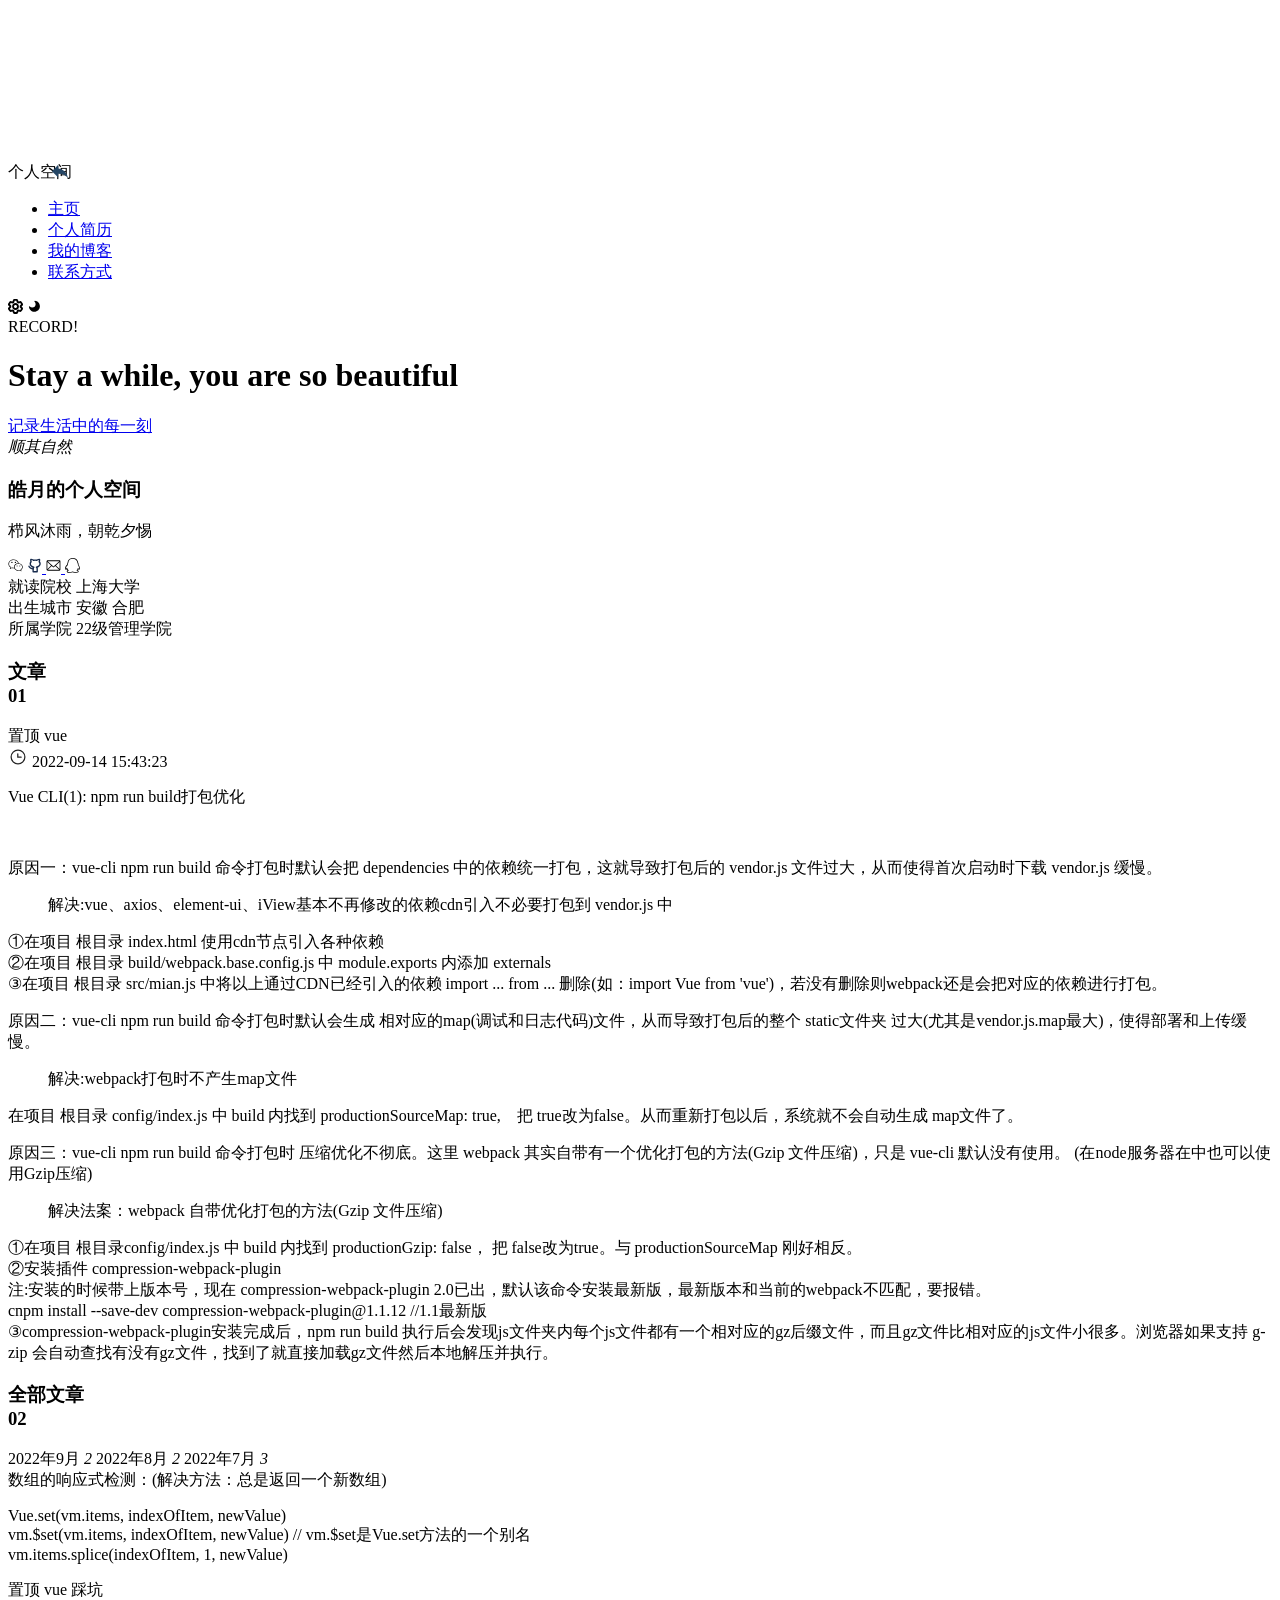
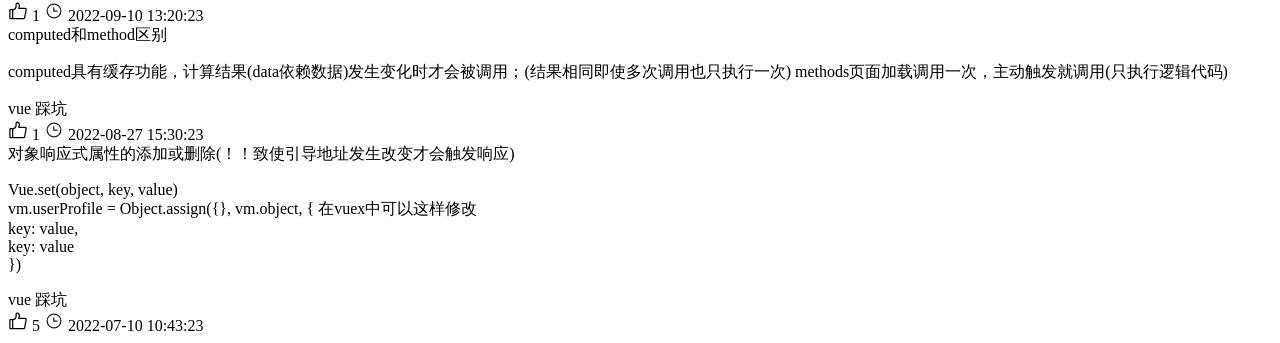
==== blog.html @ 7dec54e3 "Add files via upload" ====
<!DOCTYPE html>
<html lang="en">

<head>
  <meta charset="UTF-8">
  <meta http-equiv="X-UA-Compatible" content="IE=edge">
  <meta name="viewport" content="width=device-width, initial-scale=1.0">
  <title>个人网站</title>
  <link rel="stylesheet" href="./css/base.css">
  <link rel="stylesheet" href="./css/blog.css">
  <script src="./js/jq.js"></script>
</head>


<body>
  <canvas class="canvas-wrap" id="triangle-lost-in-space" resize="true"></canvas>

  <!-- loadding -->
  <div class="lodding-wrap">
    <div class="loadding-div"></div>
  </div>

  <!-- 主要页面 -->
  <div class="box">

    <!-- 顶部栏 -->
    <div class="header borderafter">
      <!-- 返回按钮 -->
      <a style="position: absolute;left:50px;" href="javascript:history.back()">
        <svg t="1649246285004" class="icon" viewBox="0 0 1024 1024" version="1.1" xmlns="http://www.w3.org/2000/svg"
          p-id="3737" width="20" height="20">
          <path
            d="M98 468.9l322.8-322.8v184.4C743.6 376.7 881.9 607.3 928 837.8 812.7 676.4 651.3 602.6 420.8 602.6v189.1L98 468.9z"
            p-id="3738" fill="#254665"></path>
        </svg>
      </a>

      <div class="col">
        <span>个人空间</span>
        <!-- 右边操作栏 -->
        <div class="header-right">
          <!-- 按钮 -->
          <div class="min_menu-wrap" id="minmenu">
            <span class="min_menu"></span>
          </div>
          <!-- 列表 -->
          <div class="menu_list">
            <!-- 栏目 -->
            <ul class="header-nav">
              <li><a href="./home.html">主页</a></li>
              <li><a href="./resume.html">个人简历</a></li>
              <li class="active"><a href="./blog.html">我的博客</a></li>
              <li><a href="./contact.html">联系方式</a></li>
            </ul>
            <!-- 开关灯 -->
            <span class="kaig-bottm">
              <svg t="1649159647627" class="icon" viewBox="0 0 1024 1024" version="1.1"
                xmlns="http://www.w3.org/2000/svg" p-id="2250" width="15" height="15">
                <path
                  d="M1008.535135 710.670332l-70.446388 116.386904a112.099975 112.099975 0 0 1-140.572857 43.829042l-69.422645-17.083729c-5.502624 3.1992-11.133217 6.3984-16.763809 9.341665l-18.299425 62.896276C687.335435 981.514621 639.4754 1023.744064 582.657604 1023.744064H441.764828c-56.817796 0-104.677831-42.293427-110.308423-97.703574l-18.299425-62.896276a422.166458 422.166458 0 0 1-16.827793-9.341665l-69.614597 17.083729a112.163959 112.163959 0 0 1-140.508873-43.893026L15.631361 710.542364a107.493127 107.493127 0 0 1 32.43989-144.731817L96.251206 518.910272a410.649338 410.649338 0 0 1 0-14.204448l-48.179955-46.836291a107.365159 107.365159 0 0 1-32.375906-144.731817l70.190452-116.450888a112.099975 112.099975 0 0 1 140.572857-43.893026l69.550612 17.083729c5.566608-3.1992 11.133217-6.3984 16.827794-9.341665l18.299425-62.896276C336.831061 42.229443 384.691096 0 441.508892 0H582.529636c56.817796 0 104.677831 42.293427 110.372407 97.63959l18.235441 62.704324c5.75856 3.007248 11.325169 6.142464 16.827793 9.341665l69.678581-17.083729a112.163959 112.163959 0 0 1 140.508873 43.893026l70.446388 116.514872a107.493127 107.493127 0 0 1-32.375906 144.731817l-48.179955 46.772307a414.616346 414.616346 0 0 1 0 14.204448l48.243939 46.836291c47.092227 31.928018 62.192452 94.952262 32.247938 145.115721z m-213.066733-142.23644l3.391152-31.032242a246.210447 246.210447 0 0 0 0-51.699076l-3.263184-30.904274 93.992502-91.305173-53.554612-88.553862-131.615096 32.311922-23.546113-16.059985a294.134466 294.134466 0 0 0-48.627844-26.809297l-27.513121-11.901025L568.453156 127.968008H455.649356L419.370426 252.736816l-27.705074 11.965009c-16.635841 7.166208-32.951762 16.187953-48.499875 26.745313l-23.610097 15.996001-131.487128-32.247938-53.36266 88.489878 94.056486 91.433141-3.263184 30.968258a247.874031 247.874031 0 0 0 0 51.699076l3.1992 30.904274-93.928518 91.369157 53.554612 88.489878 131.551112-32.311922 23.610097 16.059985c15.292177 10.429393 31.544114 19.451137 48.563859 26.809297l27.577106 11.965009L455.905292 895.776056h112.611848l36.342914-124.768808 27.64109-11.965009c16.699825-7.166208 32.951762-16.187953 48.563859-26.745313l23.546113-15.996001 131.423144 32.247938 53.68258-88.745814-94.184454-91.369157zM512.147232 615.846038c57.329668 0 103.846038-46.516371 103.974006-103.974006 0-57.329668-46.644339-103.974006-103.974006-103.974007S408.173225 454.542364 408.173225 511.872032 454.817564 615.846038 512.147232 615.846038z m0 127.968008c-127.968008 0-231.942014-103.910022-231.942015-231.942014 0-127.968008 103.910022-231.942014 231.942015-231.942015 127.968008 0 231.942014 103.910022 231.942014 232.133967A232.133967 232.133967 0 0 1 512.147232 743.814046z"
                  p-id="2251"></path>
              </svg>
              <!-- 开关按钮 -->
              <span class="my-radio active" id="myRadio">
                <i></i>
              </span>
              <svg t="1649159678284" class="icon" viewBox="0 0 1024 1024" version="1.1"
                xmlns="http://www.w3.org/2000/svg" p-id="3376" width="15" height="15">
                <path
                  d="M505.4 878.6c-196.7 0-358-150.9-374.9-343.1 1-18.6 16.1-33.4 34.9-33.4 10.8 0 20.5 4.8 26.9 12.4 0.2 0.3 0.5 0.1 0.5-0.7 41.6 44.2 100.5 71.9 166.1 71.9 127.1 0 230.1-103 230.1-230.1 0-66.1-28-125.1-72.6-166.8 0.1-0.1 0.5-0.1 0.3-0.3-7-6.5-11.4-15.7-11.4-26.1 0-19 14.9-34.1 33.7-35.3 192.1 17.1 342.9 178.3 342.9 375 0 208-168.5 376.5-376.5 376.5z"
                  p-id="3377"></path>
              </svg>
            </span>
          </div>
        </div>
      </div>
    </div>
    <!-- 顶部导航 -->
    <div class="navigation">
      <div class="nav-titleBox co zz">
        <!-- 占位符 -->
        <div class="co-left"></div>

        <!-- 标题 -->
        <div class="co-right">
          <span class="titleBox-tag">RECORD!</span>
          <h1>
            Stay a while, you are so beautiful
          </h1>
          <a class="buttom navbtn" href="#next-one">记录生活中的每一刻
          </a>
        </div>
      </div>
    </div>

    <!-- 主要修改部分 -->
    <div class="content zz">
      <!-- 占位符 -->
      <div class="co-left">
        <!-- 简历吸盘 -->
        <div class="me-card carbox borderbefore" id="mycard">
          <div class="mecar-title">
            <div class="me-image">
              <span class="status">
                <i>顺其自然</i>
              </span>
              <img src="./img/toux.jpg" alt="">
            </div>
            <h3>皓月的个人空间</h3>
            <p class="me-hover">
              <span>栉风沐雨，朝乾夕惕</span>
            </p>
          </div>
          <div class="borderbotm"></div>
          <div class="lianxi-list">
            <a title="wx:wxid_dc3krlkvgn2522">
              <svg t="1649145899448" class="icon" viewBox="0 0 1024 1024" version="1.1"
                xmlns="http://www.w3.org/2000/svg" p-id="14861" width="15" height="15">
                <path
                  d="M506.942 345.921c25.259 0 42.134-16.916 42.134-42.107 0-25.477-16.848-41.956-42.134-41.956-25.299 0-50.668 16.48-50.668 41.956 0.028 25.204 25.409 42.107 50.668 42.107l0 0zM506.942 345.921zM271.257 261.857c-25.259 0-50.79 16.48-50.79 41.956 0 25.19 25.532 42.107 50.79 42.107 25.163 0 42.012-16.916 42.012-42.107-0.014-25.477-16.834-41.956-42.012-41.956l0 0zM271.257 261.857zM1010.654 615.492c0-133.202-123.563-246.702-275.237-258.512 0.205-1.652 0.301-3.373-0.068-5.092-30.406-141.79-182.886-248.695-354.7-248.695-194.15 0-352.119 135.387-352.119 301.793 0 89.279 45.574 169.725 131.946 233.158l-30.106 90.508c-1.939 5.885-0.177 12.37 4.506 16.452 2.853 2.458 6.445 3.741 10.076 3.741 2.335 0 4.697-0.546 6.867-1.625l113.036-56.565 13.926 2.827c34.802 7.154 64.853 13.353 101.868 13.353 10.895 0 40.878-3.987 43.404-7.182 40.755 101.99 153.094 175.61 285.273 175.61 33.86 0 68.13-8.164 98.891-15.866l87.136 47.636c2.307 1.257 4.847 1.911 7.359 1.911 3.441 0 6.881-1.161 9.639-3.413 4.847-3.932 6.841-10.404 5.038-16.33l-22.255-74.001c74.602-58.955 115.521-129.488 115.521-199.708l0 0zM409.798 665.75c-9.626 0.833-19.388 1.243-29.082 1.243-32.686 0-60.334-5.652-92.31-12.26l-18.582-3.755c-3.195-0.683-6.567-0.245-9.503 1.269l-81.687 40.892 21.231-63.775c2.076-6.24-0.205-13.053-5.57-16.821-82.07-57.207-123.659-126.894-123.659-207.093 0-144.179 139.087-261.516 310.067-261.516 151.142 0 284.959 91.955 312.579 214.261-158.475 2.076-286.706 113.487-286.706 250.32 0 19.893 3.018 39.171 8.11 57.767-1.542-0.382-3.168-0.683-4.887-0.532l0 0zM860.371 788.699c-4.875 3.673-6.935 10.007-5.188 15.852l13.804 45.903-56.647-30.993c-2.157-1.188-4.588-1.803-7.004-1.803-1.188 0-2.389 0.15-3.564 0.464-30.379 7.674-61.822 15.593-92.433 15.593-142.186 0-257.857-97.717-257.857-217.811 0-120.095 115.658-217.771 257.857-217.771 139.469 0 257.325 99.724 257.325 217.771 0 59.87-37.738 121.255-106.291 172.797l0 0zM868.181 797.178zM616.454 506.006c-16.848 0-33.696 16.971-33.696 33.792 0 16.944 16.848 33.669 33.696 33.669 25.313 0 42.038-16.725 42.038-33.669 0-16.848-16.725-33.792-42.038-33.792l0 0zM616.454 506.006zM801.58 506.006c-16.603 0-33.451 16.971-33.451 33.792 0 16.944 16.848 33.669 33.451 33.669 25.231 0 42.257-16.725 42.257-33.669 0-16.848-16.998-33.792-42.257-33.792l0 0zM801.58 506.006z"
                  p-id="14862"></path>
              </svg>
            </a>
            <a title="github:whytherio" href="https://whytherio.github.io/">
              <svg t="1649145950732" class="icon" viewBox="0 0 1024 1024" version="1.1"
                xmlns="http://www.w3.org/2000/svg" p-id="16367" width="15" height="15">
                <path
                  d="M695.765333 981.333333h-276.053333c-26.794667 0-47.317333-21.077333-47.317333-48.64V739.84c0-29.184 6.314667-56.746667 17.365333-81.066667-129.365333-48.64-214.528-150.784-214.528-264.277333 0-53.504 17.365333-103.765333 50.474667-147.498667-12.629333-42.154667-15.786667-95.658667-12.629334-157.269333C216.234667 62.122667 236.8 42.666667 261.973333 42.666667c14.208 0 134.101333 1.621333 203.52 64.853333a504.448 504.448 0 0 1 184.533334 0C717.866667 44.288 837.717333 42.666667 853.504 42.666667c25.216 0 45.738667 19.456 47.317333 45.397333 4.693333 61.610667 0 115.114667-12.629333 157.269333C921.301333 290.688 938.666667 340.906667 938.666667 392.832c0 113.493333-85.162667 215.637333-214.528 264.277333a207.786667 207.786667 0 0 1 17.365333 81.066667v192.896c1.578667 27.562667-20.48 50.261333-45.738667 50.261333z m-228.693333-97.28h181.333333V739.84c0-27.562667-12.586667-53.504-33.109333-71.338667-14.165333-11.349333-20.48-30.805333-15.786667-50.261333 4.778667-17.834667 18.944-32.426667 36.309334-35.669333 123.050667-24.32 208.213333-102.144 208.213333-189.696 0-47.018667-25.258667-82.688-45.738667-105.386667-14.208-14.549333-17.365333-35.626667-7.893333-55.082667 6.314667-12.970667 15.786667-40.533333 15.786667-89.173333-39.466667 6.485333-85.205333 19.456-102.528 45.397333-11.093333 16.213333-31.573333 24.32-50.474667 19.456a393.045333 393.045333 0 0 0-194.005333 0c-18.944 4.864-37.888-3.242667-50.474667-19.456-17.365333-25.941333-63.146667-38.912-102.528-45.397333 1.578667 48.64 9.429333 76.202667 15.786667 89.173333 7.850667 17.834667 4.693333 40.533333-7.936 55.082667-20.48 22.698667-45.738667 58.368-45.738667 105.386667 0 87.552 85.205333 163.754667 208.213333 189.696 17.365333 3.242667 31.573333 17.834667 36.266667 35.669333 4.736 17.834667-1.578667 37.290667-15.786667 50.261333a95.104 95.104 0 0 0-33.109333 71.296v144.298667h3.157333z"
                  fill="#172B4D" p-id="16368"></path>
                <path
                  d="M403.968 788.394667c-212.949333 0-309.162667-194.56-313.898667-202.666667-11.050667-24.32-1.578667-53.461333 20.48-64.810667 23.68-11.349333 52.053333-1.621333 63.146667 21.077334 3.114667 6.485333 80.426667 157.269333 241.28 149.162666 26.837333-1.621333 48.896 19.456 48.896 46.976 1.578667 27.562667-18.901333 50.261333-45.738667 50.261334h-14.165333z"
                  fill="#172B4D" p-id="16369"></path>
              </svg>
            </a>
            <a title="email:1220870208@qq.com" href="Mailto:1220870208@qq.com?Subject=邮箱标题&amp;Body=邮箱内容！">
              <svg t="1649145973361" class="icon" viewBox="0 0 1024 1024" version="1.1"
                xmlns="http://www.w3.org/2000/svg" p-id="17271" width="15" height="15">
                <path
                  d="M983.899806 785.385782V224.886223h0.180631l-0.180631-4.696419c-0.180632-5.238314-0.722526-10.476627-1.806315-15.714941-2.890104-25.469042-21.675781-44.977245-45.519139-47.686717H122.287529c-11.741048 0-23.482096 1.625684-34.861881 5.238314-30.346093 10.295996-50.757453 40.100194-50.576821 74.058917v534.849885c-0.361263 21.314518 5.780208 42.087141 17.701887 59.789028l0.361263 0.722526 5.418946 3.973893c18.243782 21.856412 44.977245 34.319986 73.517022 34.500618H904.421944c37.751984 0 70.265655-27.094726 79.477862-66.291763l0.180631-0.541894c0.361263-5.96084 0.361263-11.741048-0.180631-17.701888zM390.16405 547.494091l55.453872 49.854295 43.893456 40.100194c5.418945 5.96084 13.005468 9.57347 21.133886 9.57347 7.947786 0 15.534309-3.431999 21.133886-9.57347l101.153642-91.941436 272.753572 263.721997H126.622685L390.16405 547.494091z m120.119951 30.346092L111.449638 216.03528H115.604163c214.409596-0.903158 703.559711-2.890104 793.875463-0.361263l-399.195625 362.166166z m165.458458-69.72376l251.619686-227.956959v474.518963L675.742459 508.116423z m-328.568707 0.180631L93.205856 760.278003V278.895043l253.967896 229.402011z"
                  p-id="17272"></path>
              </svg>
            </a>
            <a title="QQ:1220870208">
              <svg t="1649146096754" class="icon" viewBox="0 0 1024 1024" version="1.1"
                xmlns="http://www.w3.org/2000/svg" p-id="18277" width="15" height="15">
                <path
                  d="M537.576602 0c345.434577 0 362.285044 329.787714 362.285044 329.787714 52.356809 69.207276 24.072096 131.794725 24.072096 131.794725 168.504671 264.793055 59.578437 341.22196 29.488318 346.638181-29.488318 5.416222-58.374833-32.49733-58.374833-32.49733s-9.628838 37.913551-33.700934 58.374833c87.86315 40.922563 72.216288 92.075767 72.216288 92.075767s-18.655874 154.061414-383.94993 56.569425l-31.293725-5.416222c-350.248996 126.378504-393.578768-43.931575-393.578768-43.931575s-14.443258-71.012683 53.560413-97.491989c-39.718958-24.072096-53.560413-75.2253-53.560413-75.2253s-35.506341 57.77303-81.845126 36.709946C-3.443754 775.723291-31.728467 587.359141 143.997834 451.351799c0 0-25.275701-80.641521 32.49733-128.785713C176.495163 322.566085 192.142025 0 537.576602 0L537.576602 0 537.576602 0zM230.055576 341.22196C153.626672 406.216619 204.779876 471.211278 204.779876 471.211278 36.275204 574.72129 66.365324 742.022357 66.365324 742.022357s27.081108-13.239653 45.736982-52.356809c19.257677-39.117156 48.745994 6.619826 48.745994 6.619826s18.655874 89.066755 74.623497 123.971294c56.569425 34.904539-2.40721 57.171228-2.40721 57.171228s-61.985647 0.601802-56.569425 43.329773c5.416222 42.126168 205.81642 95.084779 325.575097 1.203605l63.791054 8.425234c209.427235 72.81809 312.937247 4.814419 319.557073-8.425234 6.619826-13.239653-31.895527-38.515353-67.401869-53.560413-35.506341-15.04506-44.533377-30.691922-13.239653-51.153204 31.293725-21.063084 43.931575-62.587449 61.985647-105.31542 18.054072-42.72797 45.736982-21.664886 49.347797-9.628838 3.610814 12.036048 29.488318 52.356809 29.488318 52.356809s68.003671-72.216288-73.419893-285.856139c0 0 30.691922-63.791054-21.063084-116.147863 0 0-12.63785-300.299397-320.158876-300.299397C224.639355 52.356809 230.055576 341.22196 230.055576 341.22196L230.055576 341.22196 230.055576 341.22196z"
                  p-id="18278"></path>
              </svg>
            </a>
          </div>
          <div class="borderbotm"></div>
          <div class="mecar-bottm">
            <div>
              <span class="mecarbottm-key">就读院校</span>
              <span class="mecarbottm-value">上海大学</span>
            </div>
            <div>
              <span class="mecarbottm-key">出生城市</span>
              <span class="mecarbottm-value">安徽 合肥</span>
            </div>
            <div>
              <span class="mecarbottm-key">所属学院</span>
              <span class="mecarbottm-value">22级管理学院</span>
            </div>

          </div>
          <div class="borderbotm"></div>

        </div>
      </div>
      <!-- 主要内容部分 -->
      <div class="co-right" id="next-one">

        <div class="content-li li2">
          <h3>
            <span>文章
            </span>
            <div class="borderbotm"></div>
            <span>01</span>
          </h3>
          <div class="li2-box carbox">
            <div class="address-wrap">
              <div class="address-left">
                <span class="zd">置顶</span>
                <span>vue</span>
              </div>
              <div class="address-right">
                <svg t="1663149212139" class="icon" viewBox="0 0 1024 1024" version="1.1"
                  xmlns="http://www.w3.org/2000/svg" p-id="1979" width="20" height="20">
                  <path
                    d="M192 512a320 320 0 1 1 640 0 320 320 0 0 1-640 0zM512 128a384 384 0 1 0 0 768 384 384 0 0 0 0-768z m21.333333 224a32 32 0 0 0-64 0V554.666667h202.666667a32 32 0 0 0 0-64H533.333333V352z"
                    fill="#222222" p-id="1980"></path>
                </svg>
                <span>2022-09-14 15:43:23</span>
              </div>
            </div>

            <p>Vue CLI(1): npm run build打包优化</p>
            <div class="text-img">
              <img src="./img/project/uniapp.png" alt="">
              <img src="./img/project/daohanglan.png" alt="">
            </div>
            <p>原因一：vue-cli npm run build 命令打包时默认会把 dependencies 中的依赖统一打包，这就导致打包后的 vendor.js 文件过大，从而使得首次启动时下载 vendor.js
              缓慢。</p>
            <div class="text-block">
              <blockquote>
                解决:vue、axios、element-ui、iView基本不再修改的依赖cdn引入不必要打包到 vendor.js 中
              </blockquote>
            </div>
            <p class="text-hover">
              ①在项目 根目录 index.html 使用cdn节点引入各种依赖 <br>
              ②在项目 根目录 build/webpack.base.config.js 中 module.exports 内添加 externals <br>
              ③在项目 根目录 src/mian.js 中将以上通过CDN已经引入的依赖 import ... from ... 删除(如：import Vue from
              'vue')，若没有删除则webpack还是会把对应的依赖进行打包。
            </p>


            <p>原因二：vue-cli npm run build 命令打包时默认会生成 相对应的map(调试和日志代码)文件，从而导致打包后的整个 static文件夹
              过大(尤其是vendor.js.map最大)，使得部署和上传缓慢。</p>
            <div class="text-block">
              <blockquote>
                解决:webpack打包时不产生map文件
              </blockquote>
            </div>
            <p class="text-hover">
              在项目 根目录 config/index.js 中 build 内找到 productionSourceMap: true,　把 true改为false。从而重新打包以后，系统就不会自动生成 map文件了。
            </p>

            <p>原因三：vue-cli npm run build 命令打包时 压缩优化不彻底。这里 webpack 其实自带有一个优化打包的方法(Gzip 文件压缩)，只是 vue-cli 默认没有使用。
              (在node服务器在中也可以使用Gzip压缩)</p>
            <div class="text-block">
              <blockquote>
                解决法案：webpack 自带优化打包的方法(Gzip 文件压缩)
              </blockquote>
            </div>
            <p class="text-hover">
              ①在项目 根目录config/index.js 中 build 内找到 productionGzip: false， 把 false改为true。与 productionSourceMap 刚好相反。 <br>
              ②安装插件 compression-webpack-plugin<br>注:安装的时候带上版本号，现在 compression-webpack-plugin
              2.0已出，默认该命令安装最新版，最新版本和当前的webpack不匹配，要报错。 <br>
              cnpm install --save-dev compression-webpack-plugin@1.1.12 //1.1最新版 <br>
              ③compression-webpack-plugin安装完成后，npm run build 执行后会发现js文件夹内每个js文件都有一个相对应的gz后缀文件，而且gz文件比相对应的js文件小很多。浏览器如果支持
              g-zip 会自动查找有没有gz文件，找到了就直接加载gz文件然后本地解压并执行。
            </p>


          </div>
        </div>

        <div class="content-li li3">
          <h3>
            <span>全部文章</span>
            <div class="borderbotm"></div>
            <span>02</span>
          </h3>

          <div class="time-tags-wrap">
            <span>2022年9月 <i>2</i></span>
            <span>2022年8月 <i>2</i></span>
            <span>2022年7月 <i>3</i></span>
          </div>
          <div class="carbox li3-box">
            <a>数组的响应式检测：(解决方法：总是返回一个新数组)</a>
            <p>Vue.set(vm.items, indexOfItem, newValue) <br>
              vm.$set(vm.items, indexOfItem, newValue) // vm.$set是Vue.set方法的一个别名 <br>
              vm.items.splice(indexOfItem, 1, newValue)</p>
            <div class="address-wrap">
              <div class="address-left">
                <span class="zd">置顶</span>
                <span>vue</span>
                <span>踩坑</span>
              </div>
              <div class="address-right">
                <span>
                  <svg t="1663167559418" class="icon" viewBox="0 0 1024 1024" version="1.1"
                    xmlns="http://www.w3.org/2000/svg" p-id="8282" width="20" height="20">
                    <path
                      d="M857.28 344.992h-264.832c12.576-44.256 18.944-83.584 18.944-118.208 0-78.56-71.808-153.792-140.544-143.808-60.608 8.8-89.536 59.904-89.536 125.536v59.296c0 76.064-58.208 140.928-132.224 148.064l-117.728-0.192A67.36 67.36 0 0 0 64 483.04V872c0 37.216 30.144 67.36 67.36 67.36h652.192a102.72 102.72 0 0 0 100.928-83.584l73.728-388.96a102.72 102.72 0 0 0-100.928-121.824zM128 872V483.04c0-1.856 1.504-3.36 3.36-3.36H208v395.68H131.36A3.36 3.36 0 0 1 128 872z m767.328-417.088l-73.728 388.96a38.72 38.72 0 0 1-38.048 31.488H272V476.864a213.312 213.312 0 0 0 173.312-209.088V208.512c0-37.568 12.064-58.912 34.72-62.176 27.04-3.936 67.36 38.336 67.36 80.48 0 37.312-9.504 84-28.864 139.712a32 32 0 0 0 30.24 42.496h308.512a38.72 38.72 0 0 1 38.048 45.888z"
                      p-id="8283"></path>
                  </svg>
                  1
                </span>

                <svg t="1663149212139" class="icon" viewBox="0 0 1024 1024" version="1.1"
                  xmlns="http://www.w3.org/2000/svg" p-id="1979" width="20" height="20">
                  <path
                    d="M192 512a320 320 0 1 1 640 0 320 320 0 0 1-640 0zM512 128a384 384 0 1 0 0 768 384 384 0 0 0 0-768z m21.333333 224a32 32 0 0 0-64 0V554.666667h202.666667a32 32 0 0 0 0-64H533.333333V352z"
                    fill="#222222" p-id="1980"></path>
                </svg>
                <span>2022-09-10 13:20:23</span>
              </div>
            </div>
          </div>
          <div class="carbox li3-box">
            <a>computed和method区别</a>
            <p>computed具有缓存功能，计算结果(data依赖数据)发生变化时才会被调用；(结果相同即使多次调用也只执行一次)
              methods页面加载调用一次，主动触发就调用(只执行逻辑代码)
            </p>
            <div class="address-wrap">
              <div class="address-left">
                <span>vue</span>
                <span>踩坑</span>
              </div>
              <div class="address-right">
                <span>
                  <svg t="1663167559418" class="icon" viewBox="0 0 1024 1024" version="1.1"
                    xmlns="http://www.w3.org/2000/svg" p-id="8282" width="20" height="20">
                    <path
                      d="M857.28 344.992h-264.832c12.576-44.256 18.944-83.584 18.944-118.208 0-78.56-71.808-153.792-140.544-143.808-60.608 8.8-89.536 59.904-89.536 125.536v59.296c0 76.064-58.208 140.928-132.224 148.064l-117.728-0.192A67.36 67.36 0 0 0 64 483.04V872c0 37.216 30.144 67.36 67.36 67.36h652.192a102.72 102.72 0 0 0 100.928-83.584l73.728-388.96a102.72 102.72 0 0 0-100.928-121.824zM128 872V483.04c0-1.856 1.504-3.36 3.36-3.36H208v395.68H131.36A3.36 3.36 0 0 1 128 872z m767.328-417.088l-73.728 388.96a38.72 38.72 0 0 1-38.048 31.488H272V476.864a213.312 213.312 0 0 0 173.312-209.088V208.512c0-37.568 12.064-58.912 34.72-62.176 27.04-3.936 67.36 38.336 67.36 80.48 0 37.312-9.504 84-28.864 139.712a32 32 0 0 0 30.24 42.496h308.512a38.72 38.72 0 0 1 38.048 45.888z"
                      p-id="8283"></path>
                  </svg>
                  1
                </span>

                <svg t="1663149212139" class="icon" viewBox="0 0 1024 1024" version="1.1"
                  xmlns="http://www.w3.org/2000/svg" p-id="1979" width="20" height="20">
                  <path
                    d="M192 512a320 320 0 1 1 640 0 320 320 0 0 1-640 0zM512 128a384 384 0 1 0 0 768 384 384 0 0 0 0-768z m21.333333 224a32 32 0 0 0-64 0V554.666667h202.666667a32 32 0 0 0 0-64H533.333333V352z"
                    fill="#222222" p-id="1980"></path>
                </svg>
                <span>2022-08-27 15:30:23</span>
              </div>
            </div>
          </div>
          <div class="carbox li3-box">
            <a>对象响应式属性的添加或删除(！！致使引导地址发生改变才会触发响应)</a>
            <p>
              Vue.set(object, key, value) <br>
              vm.userProfile = Object.assign({}, vm.object, { 在vuex中可以这样修改 <br>
              key: value,<br>
              key: value<br>
              })
            </p>
            <div class="address-wrap">
              <div class="address-left">
                <span>vue</span>
                <span>踩坑</span>
              </div>
              <div class="address-right">
                <span>
                  <svg t="1663167559418" class="icon" viewBox="0 0 1024 1024" version="1.1"
                    xmlns="http://www.w3.org/2000/svg" p-id="8282" width="20" height="20">
                    <path
                      d="M857.28 344.992h-264.832c12.576-44.256 18.944-83.584 18.944-118.208 0-78.56-71.808-153.792-140.544-143.808-60.608 8.8-89.536 59.904-89.536 125.536v59.296c0 76.064-58.208 140.928-132.224 148.064l-117.728-0.192A67.36 67.36 0 0 0 64 483.04V872c0 37.216 30.144 67.36 67.36 67.36h652.192a102.72 102.72 0 0 0 100.928-83.584l73.728-388.96a102.72 102.72 0 0 0-100.928-121.824zM128 872V483.04c0-1.856 1.504-3.36 3.36-3.36H208v395.68H131.36A3.36 3.36 0 0 1 128 872z m767.328-417.088l-73.728 388.96a38.72 38.72 0 0 1-38.048 31.488H272V476.864a213.312 213.312 0 0 0 173.312-209.088V208.512c0-37.568 12.064-58.912 34.72-62.176 27.04-3.936 67.36 38.336 67.36 80.48 0 37.312-9.504 84-28.864 139.712a32 32 0 0 0 30.24 42.496h308.512a38.72 38.72 0 0 1 38.048 45.888z"
                      p-id="8283"></path>
                  </svg>
                  5
                </span>

                <svg t="1663149212139" class="icon" viewBox="0 0 1024 1024" version="1.1"
                  xmlns="http://www.w3.org/2000/svg" p-id="1979" width="20" height="20">
                  <path
                    d="M192 512a320 320 0 1 1 640 0 320 320 0 0 1-640 0zM512 128a384 384 0 1 0 0 768 384 384 0 0 0 0-768z m21.333333 224a32 32 0 0 0-64 0V554.666667h202.666667a32 32 0 0 0 0-64H533.333333V352z"
                    fill="#222222" p-id="1980"></path>
                </svg>
                <span>2022-07-10 10:43:23</span>
              </div>
            </div>
          </div>
        </div>
        <div class="borderbotm"></div>

      </div>
    </div>
</body>

<script src="./js/base.js"></script>
<script type="text/javascript" src="./js/paper-full.min.js"></script>
<script type="text/javascript" src="./js/canvas.js"></script>

</html>
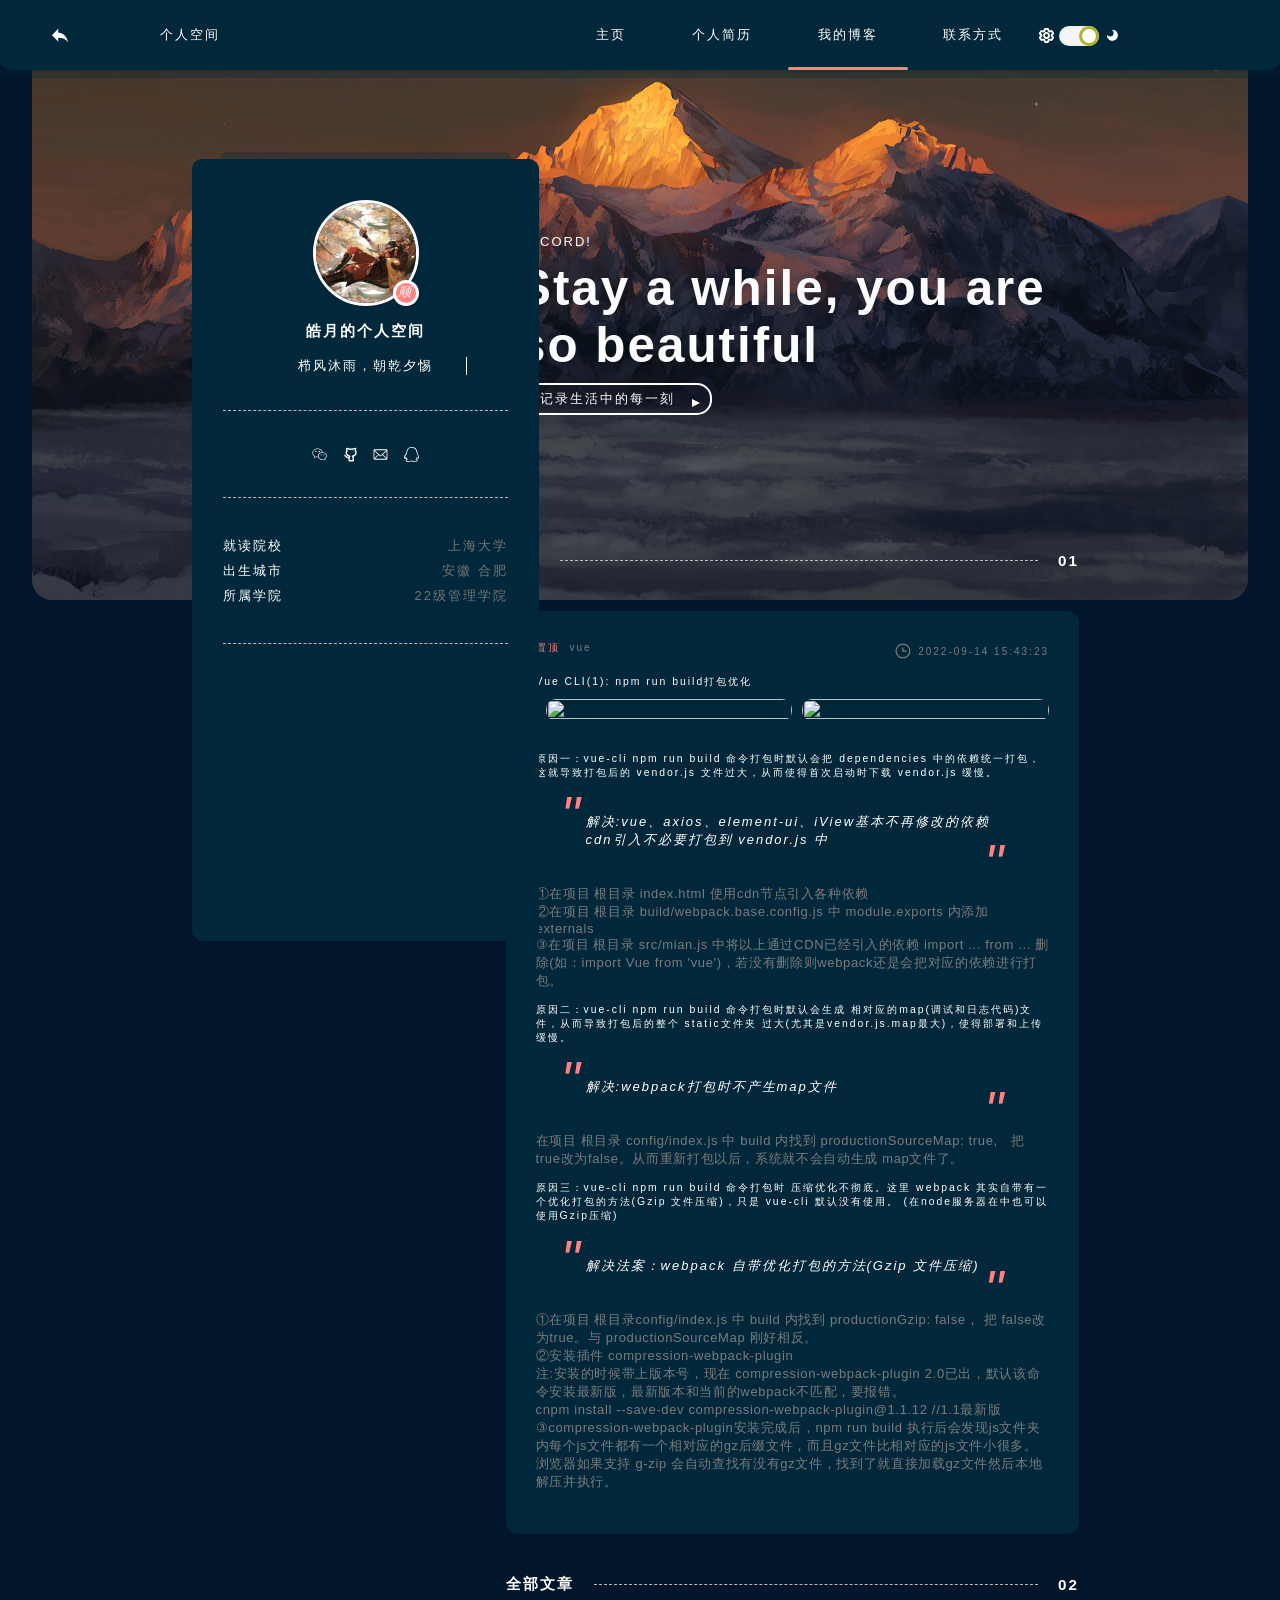
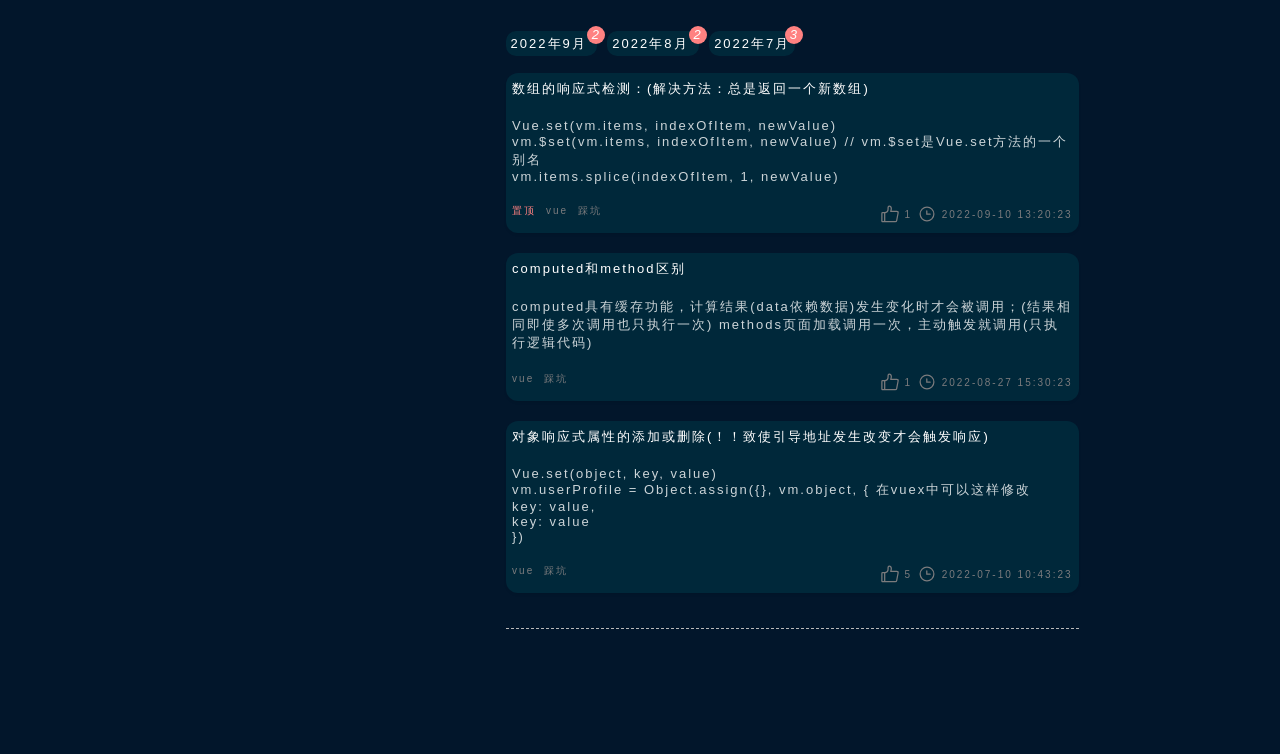
==== commit 2b8bfb56: "," ====
--- a/blog.html
+++ b/blog.html
@@ -47,7 +47,7 @@
           <div class="menu_list">
             <!-- 栏目 -->
             <ul class="header-nav">
-              <li><a href="./home.html">主页</a></li>
+              <li><a href="./index.html">主页</a></li>
               <li><a href="./resume.html">个人简历</a></li>
               <li class="active"><a href="./blog.html">我的博客</a></li>
               <li><a href="./contact.html">联系方式</a></li>
--- a/css/base.css
+++ b/css/base.css
@@ -0,0 +1,841 @@
+:root {
+ /* 默认背景色 */
+--backColor:#fff;
+--borderline:#00283a;
+ /* 卡片 */
+--headerCOlor:#00283A;
+ /* 卡片 */
+--headerhover:rgb(0, 40, 58,.8);
+
+  /* 默认字体颜色 */
+--headerFont:#fff;
+  /* 反差色 */
+--fontColor:#00283A;
+--mainColor:#ff8181;
+--bagColor:#02162b;
+}
+
+.content-li svg path,.buttom svg path{
+  fill:#fff;
+}
+svg{
+  vertical-align: middle;
+}
+svg path{
+  fill: var(--headerFont);
+}
+
+/* 遮罩 */
+.zhezhao{
+  position: fixed;
+  left: 0px;
+  right: 0px;
+  bottom: 0px;
+  top: 0px;
+  background-color: rgba(0, 0, 0, .7);
+  z-index: 9;
+  display: none;
+}
+.zhezhao.active{
+  display: block;
+}
+.zhezhao .close{
+  position: absolute;
+  right: 20%;
+  top:  10%;
+}
+.close path{
+  fill: #FCFCFE;
+}
+#videoResume{
+  position: absolute;
+  left: 50%;
+  top:  50%;
+  transform: translate(-50%,-50%);
+}
+#videoResumeC{
+  width: 100%;
+}
+
+
+body,
+html {
+  position: relative;
+  margin: 0px;
+  width: 100%;
+  padding: 0px;
+  font-size: 13px;
+  letter-spacing: 2px;
+  transition: .4s ease-in-out;
+  font-weight: 400;
+  font-family: -apple-system, BlinkMacSystemFont, "Segoe UI", Roboto, "Helvetica Neue", Arial, "Noto Sans", sans-serif, "Apple Color Emoji", "Segoe UI Emoji", "Segoe UI Symbol", "Noto Color Emoji";
+  
+  color: var(--headerFont);
+  background-color:var(--bagColor);
+}
+a{
+   transition: color .6s ease-in-out;
+   text-decoration: none;
+   color: inherit;
+}
+a:hover {
+  color: var(--mainColor);
+}
+
+
+.carbox {
+  background-color: var(--headerCOlor);
+  border-radius: 12px;
+  box-shadow: 0 2px 4px -2px rgb(0 0 0 / 15%);
+}
+
+ul {
+  list-style: none;
+  margin: 0px;
+  padding: 0px;
+}
+
+ul>li {
+  display: inline-block;
+}
+img {
+  width: 100%;
+  height: 100%;
+  vertical-align: middle;
+}
+.copybottm {
+  padding: 30px 20px;
+  color: #7B7B7D;
+  font-size: 10px;
+  font-weight: 700;
+  letter-spacing: 2px;
+  transition: .4s ease-in-out;
+  text-transform: uppercase;
+}
+
+ /* 顶部栏目 */
+.header {
+  position: fixed;
+  z-index: 2;
+  top: 0px;
+  width: 100%;
+  height: 70px;
+  line-height: 70px;
+  background-color: var(--headerCOlor);
+  border-radius: 0% 0% 10px 10px;
+  box-shadow: 0 2px 4px 0 rgb(0 0 0 / 15%);
+}
+
+/* 下面的装饰 */
+.borderafter::after{
+  content: '';
+  position: absolute;
+  top: 70px;
+  left: 0px;
+  right: 0px;
+  height: 8px;
+  /* background-color: #00283A; */
+  background-color: var(--borderline);
+  border-radius: 0% 0% 5px 5px;
+  opacity: .3;
+}
+
+/* 上面的装饰 */
+.borderbefore::before{
+  content: '';
+  position: absolute;
+  top: -8px;
+  left: 8%;
+  right: 8%;
+  height: 10px;
+  background-color: var(--borderline);
+  border-radius: 5px 5px 0% 0%;
+  opacity: .3;
+}
+
+.col {
+  width: 75%;
+  margin: 0 auto;
+  /* border: 1px solid red; */
+}
+
+.header>div {
+  display: flex;
+  justify-content: space-between;
+}
+
+/* 开灯 */
+.kaig-bottm img {
+  width: 15px;
+  height: 15px;
+}
+.kaig-bottm .my-radio{
+  position: relative;
+  display: inline-block;
+  height: 20px;
+  width: 40px;
+  vertical-align: middle;
+  background: #F4F5F7;
+  border-radius: 2em;
+  box-shadow: inset 0 0 4px -1px rgb(0 0 0 / 15%);
+  transition: .4s ease-in-out;
+  cursor: pointer;
+}
+
+.kaig-bottm .my-radio.active>i{
+  right: 0px;
+  left: auto;
+}
+.kaig-bottm .my-radio>i{
+  position: absolute;
+  left: 0px;
+  top: 0px;
+  bottom: 0px;
+  display: inline-block;
+  width: 35%;
+  border: solid 3px #AFB42B;
+  border-radius: 50%;
+  background: #FCFCFE;
+  transition: all .2s ease;
+}
+
+/* 顶部导航栏 */
+.header-nav {
+  display: inline-block;
+}
+
+.header-nav>li.active::after {
+  content: '';
+  display: inline-block;
+  position: absolute;
+  bottom: 0;
+  left: 0px;
+  right: 0px;
+  border-radius: 10px;
+  height: 3px;
+  background-color: var(--mainColor);
+  transition: .4s ease-in-out;
+}
+
+.header-nav>li {
+  padding: 0 30px;
+  position: relative;
+  transition: color .6s ease-in-out;
+  box-sizing: border-box;
+}
+
+.header-nav>li:hover {
+  color: var(--mainColor);
+}
+
+
+
+/* 导航 */ 
+/* 黑色主题背景 */
+.navigation.active{ 
+  background-image: url("../img/back/aitx6-0og08.webp") !important;
+  
+}
+/* 默认主题 */
+.navigation {
+  margin: 0px auto 0;
+  width: 95%;
+  background-color: transparent;
+  height: 600px;
+  border-radius: 20px;
+  background-image: url("../img/back/a58cbbffd2aa49c1b1e99990be912f30.jpg");
+  background-attachment: fixed;
+  background-size: 100%;
+  background-repeat: no-repeat;
+  overflow: hidden;
+  color: #fff;
+}
+
+/* 顶部导航 */
+.navigation .titleBox-tag {
+  text-transform: uppercase;
+}
+
+.navigation h1 {
+  margin: 10px 0;
+  font-size: 3.8rem;
+  color: #fcfcfe;
+  text-shadow: 0 1px 10px rgb(0 0 0 / 30%);
+}
+.navigation .buttom:hover{
+  transform: scale(1.1);
+  color: #fff;
+}
+.navigation>.nav-titleBox {
+  margin-top: 18rem;
+}
+
+.nav-titleBox .buttom {
+  display: inline-block;
+  height: 28px;
+  line-height: 28px;
+  padding: 0px 35px 0 20px;
+  border: 2px solid white;
+  border-radius: 15px;
+  cursor: pointer;
+  transition: transform .3s ease;
+  color: #fcfcfe;
+  position: relative;
+}
+.nav-titleBox .buttom::after{
+  position: absolute;
+  right: 10px;
+  top: 50%;
+  content: '';
+  width: 0px;
+  height: 0px;
+  border-top: 4px solid transparent;
+  border-left: 8px solid #fff;
+  border-bottom: 4px solid transparent;
+  animation: bmove 1s infinite;
+}
+@keyframes bmove {
+  0%{
+    opacity: 1;
+    transform: translateX(-8px) translateY(-50%);
+  }
+  100%{
+    opacity: 0;
+    transform: translateX(5px) translateY(-50%);
+  }
+}
+
+
+/* 内容 */
+
+.co-left {
+  width:35%;
+  display: inline-block;
+  height: 50px;
+}
+
+.co-right {
+  width: 64%;
+  display: inline-block;
+  /* background-color: #45454566; */
+  min-height: 50px;
+}
+.co{
+  width: 70%;
+  margin: 0 auto;
+}
+
+.content {
+  position: relative;
+  top: -90px;
+  min-height: 1000px;
+  width: 70%;
+  margin: 0 auto;
+  display: flex;
+  /* background-color: rgba(10, 15, 20, 0.2); */
+}
+
+
+/* 左半部分 */
+.content .me-card {
+  /* top: 390px; */
+}
+
+.scroll{
+  position: fixed !important;
+  top: 49%;
+}
+.content .me-card {
+  width: fit-content;
+  min-width: 285px;
+  transform: translateY(-351px);
+  height: 780px;
+  /* backgrounbad-color: var(--headerCOlor); */
+  border-radius: 10px;
+  text-align: center;
+  border: 1px solid var(--headerCOlor);
+  padding: 0px 30px;
+}
+
+
+/* 左边吸盘 */
+.mecar-title {
+  margin-top: 40px;
+}
+
+
+.me-hover span{
+  margin: 0 auto;
+  display: block;
+  font: 14px ;
+  border-right: .08em solid;
+  /* 个数*2ch */
+  width: 28ch; 
+  white-space: nowrap;
+  overflow: hidden;
+  animation: typing 3s steps(28,end), blink-caret .3s step-end infinite alternate;
+}
+
+
+@keyframes typing {
+  from {
+    width: 0;
+  }
+}
+@keyframes blink-caret {
+  50%{
+    border-color: transparent;
+  }
+}
+
+
+/* 虚线 */
+.content .borderbotm {
+  /* border-style: dashed; */
+  border-bottom: 1px dashed rgb(187, 185, 185);
+  height: 0px;
+  margin: 35px 0;
+}
+
+.mecar-title .me-image {
+  position: relative;
+  display: inline-block;
+}
+.me-image>img{
+  width: 100px;
+  height: 100px;
+  border: solid 3px #FCFCFE;
+  border-radius: 50%;
+  box-shadow: 0 2px 4px -2px rgb(0 0 0 / 15%);
+}
+.mecar-title .me-image>.status{
+    height: 20px;
+    width: 20px;
+     box-shadow: 0 2px 4px -2px rgb(0 0 0 / 15%);
+    border-radius: 50%;
+    position: absolute;
+    border: solid 3px #FCFCFE;
+    right: 0px;
+    bottom: 0px;
+    background-color: var(--mainColor);
+    overflow: hidden;
+    color: #fff;
+    transition: width .2s ease-in-out, visible .2s ease-in-out;
+}
+.mecar-title .me-image:hover .status{
+  width: 100px;
+  border-radius: 20px;
+}
+.mecar-title .me-image:hover .status i {
+  width: 0%;
+  visibility: hidden;
+}
+.mecar-title .me-image:hover .status i {
+  width: 100%;
+  visibility: visible;
+}
+
+.mecar-bottm>div {
+  display: flex;
+  justify-content: space-between;
+  height: 25px;
+  line-height: 25px;
+}
+
+.mecar-bottm .mecarbottm-key {
+  font-weight: 500;
+}
+
+.mecar-bottm .mecarbottm-value {
+  font-weight: 500;
+  color: #747474;
+}
+.me-card .lianxi-list svg{
+  margin: 0 5px;
+ 
+}
+.me-card .lianxi-list a svg path{
+  transition: .2s ease-in-out;
+}
+.me-card .lianxi-list a:hover svg path{
+  fill: var(--mainColor);
+}
+.me-card .lianxi-list a{
+ display: inline-block;
+}
+.me-card .buttom-box .button{
+  display: block;
+  margin: 0 auto;
+  border: none;
+  height: 40px;
+  line-height: 40px;
+  width: 200px;
+ 
+  color: var(--headerFont);
+  border-radius: 50px;
+  background: linear-gradient(-45deg, var(--mainColor) 50%, #fff 60%, var(--mainColor) 70%);
+  background-size: 600% 100%;
+  animation: shine 5s infinite;
+}
+@keyframes shine {
+  0% {
+    background-position-x: 100%;
+  }
+  50% {
+    background-position-x: 0%;
+  }
+  100% {
+    background-position-x: -100%;
+  }
+}
+
+
+/* g公共 */
+.content-li>h3 {
+  display: flex;
+  align-items: center;
+  color: var(--headerFont);
+}
+
+.content-li .borderbotm {
+  flex: 1;
+  margin-left: 20px;
+  margin-right: 20px;
+}
+
+
+/* 加载小蝴蝶 */
+.lodding-wrap{
+  position: fixed;
+  left: 0px;
+  right: 0px;
+  bottom: 0px;
+  top: 0px;
+  background-color: rgba(0, 0, 0, 0.95);
+  z-index: 9;
+  opacity: 1;
+}
+
+.loadding-div{
+  left: 50%;
+  top: 50%;
+  position: relative;
+  width: 100px;
+  height: 100px;
+  transform: rotateZ(-13deg) translate(-50%,-50%); 
+  animation: insect-fly 0.3333333333s infinite alternate cubic-bezier(.45,-0.43,.63,1.94);
+}
+
+.loadding-div::after,.loadding-div::before{
+  content: '';
+  position: absolute;
+  width: 50px;
+  height: 50px;
+  border: 1px solid #00c7ff;
+  transform: rotateX(60deg) rotateY(-60deg);
+  background-color: rgba(81, 0, 255, 0.723);
+  border-radius: 40% 20% 50% 50%;
+  animation: wings 0.333s infinite cubic-bezier(0.6, 0, 0.4, 1) alternate;
+}
+.loadding-div::after{
+  transform-origin: right center;
+  left: 0;
+}
+
+.loadding-div::before{
+  right: 0;
+  transform-origin: left center;
+  animation-direction: alternate-reverse;
+}
+
+@keyframes insect-fly {
+  from {
+    margin-top: -0.3em;
+  }
+  to {
+    margin-top: 0.3em;
+  }
+}
+@keyframes wings {
+  from{
+    transform: rotateX(60deg) rotateY(-60deg);
+  }
+  to{
+    transform: rotateX(60deg) rotateY(60deg);
+  }
+}
+
+/* 雪花 */
+.canvas-wrap{
+  position: fixed;
+  top: 100px;
+  bottom: 0px;
+  z-index: 1;
+  left: 0;
+  right: 0;
+}
+
+
+/* 置顶层 */
+.zz{
+  position: relative;
+  z-index: 1;
+}
+
+
+/* 公共的按钮样式 */
+.buttonsty{
+  cursor: pointer;
+  transition: .4s ease-in-out;
+}
+.buttonsty:hover{
+  transform: scale(1.03);
+}
+
+
+
+/* 适配 */
+
+/* @media screen and (min-width:1000px) and (max-width:1200px) {
+  .content .me-card{
+    min-width: auto;
+  }
+}
+
+
+
+@media screen and ( max-width:1000px) {
+  .content{
+    display: block;
+  }
+  .content .me-card{
+    min-width: auto;
+  }
+    
+
+  .header-right{
+    display: none;
+  }
+  .nav-titleBox{
+    display: none;
+  }
+  .co-right{
+    display: none;
+  }
+} */
+
+
+/* 播放器 */
+ .music-wrap{
+  position: fixed;
+  right: -14%;
+  bottom: 30px;
+  z-index: 2;
+  transition: right .3s ease;
+}
+.music-wrap:hover{
+  right: 0%;
+}
+/*
+.music-wrap.paused .music-box{
+  animation-play-state:paused;
+}
+.music-wrap .music-box{
+  animation:fadenum 5s linear infinite;
+}
+.music-wrap .music-box{
+  background-image: url(../img/bg2.jpg);
+  background-size: 100% 100%;
+  transform-origin: center center;
+  width:80px;
+  height:80px;
+  background-color:pink;
+  border-radius: 50%;
+}
+@keyframes fadenum{
+  0%{transform:rotate(0deg);}
+  100%{transform:rotate(360deg);}
+}
+
+.music-wrap .star{
+  display: inline-block;
+  width: 0;
+  height: 0;
+  border-top: 10px solid #fff;
+  border-bottom: 10px solid #fff;
+  border-left: 20px solid #fff;
+  z-index: 1;
+  position: absolute;
+  top: 50%;
+  left: 50%;
+  transform: translate(-50%,-50%);
+}
+
+.music-wrap.paused .star{
+  border-top: 10px solid transparent;
+  border-bottom: 10px solid transparent;
+  border-left: 20px solid #fff;
+} */
+
+
+
+ .min_menu{
+  display: none;
+  height: 2px;
+  width: 15px;
+  background-color: var(--headerFont);
+  border-radius: 2px;
+  position: relative;
+  transition: .4s ease-in-out;
+}
+.min_menu::after{
+  content: "";
+  top: -5px;
+  position: absolute;
+  background-color: inherit;
+  transition: .4s ease-in-out;
+  display: block;
+  width: 15px;
+  height: 2px;
+  border-radius: 2px;
+}
+
+.min_menu::before{
+  content: "";
+  bottom: -5px;
+  position: absolute;
+  background-color: inherit;
+  transition: .4s ease-in-out;
+  display: block;
+  width: 15px;
+  height: 2px;
+  border-radius: 2px;
+  
+}
+.min_menu-wrap{
+  min-width: 50px;
+}
+.min_menu-wrap.active .min_menu{
+  transform: rotate(45deg);
+}
+.min_menu-wrap.active .min_menu::after{
+  transform: translate(0,5px) rotate(-90deg);
+}
+.min_menu-wrap.active .min_menu::before{
+  transform: translate(0,-5px) rotate(-90deg);
+}
+
+
+  /* 手机*/
+  @media screen and (max-width: 950px) {
+    .col>span{
+      visibility: hidden;
+    }
+    .content .me-card{
+      min-width: auto;
+    }
+    .co-left{
+      position: relative;
+      width: auto;
+      display: block;
+      height: auto;
+    }
+    .co-right{
+      width: 100%;
+    }
+    .content{
+      display: block;
+    }
+    .content .me-card{
+      width:auto;
+      transform: translateY(-20px);
+    }
+    .scroll{
+      position:relative !important;
+    }
+
+    
+    .min_menu{
+      display: inline-block;
+    }
+    /* .header .header-right{
+      display:none;
+    } */
+    .co-left{
+      display: none;
+    }
+    .co-right{
+      width: 100%;
+    }
+
+  
+    .header-right .min_menu-wrap{
+      text-align: center;
+    }
+    .header-right .header-nav>li{
+      display: block;
+    }
+    .header-right .kaig-bottm{
+      display: block;
+    }
+
+    .menu_list{
+      pointer-events: none;
+      position: absolute;
+      left: 0;
+      right: 0;
+      text-align: center;
+      opacity: 0;
+      background-color: var(--headerhover);
+      transform: translateY(10px);
+      transition: .1s ease-in-out;
+    }
+
+    .menu_list.active{
+      opacity: 1;
+      pointer-events: all;
+      transform: translateY(0px);
+    }
+
+    .navigation>.nav-titleBox {
+      margin-top: 10rem;
+    }
+  }
+
+/* 平板 */
+ @media screen and (max-width:1200px){
+  .navigation{
+    text-align: center;
+    background-size: 100% 100%;
+  }
+ 
+  .co-left{
+    position: relative;
+    width: auto;
+    display: block;
+    height: auto;
+  }
+  .co-right{
+    width: 100%;
+  }
+  .content{
+    display: block;
+  }
+  .content .me-card{
+    width:auto;
+    transform: translateY(-20px);
+  }
+  .scroll{
+    position:relative !important;
+  }
+}
+
+
+
+
+
+
+
+
+
+
--- a/css/blog.css
+++ b/css/blog.css
@@ -0,0 +1,186 @@
+
+ .content-li.li1 {
+  display: flex;
+  justify-content: space-between;
+  flex-wrap: wrap;
+}
+.content-li.li1>.li1-box {
+  position: relative;
+  flex: 0 0 32%;
+  background-color: var(--headerCOlor);
+  min-height: 100px;
+  text-align: center;
+  border-radius: 10px;
+  padding: 30px 20px;
+  box-sizing: border-box;
+  margin-bottom: 10px;
+}
+
+.li1-box>svg {
+ margin-bottom: 10px;
+}
+
+.li1-box>svg path{
+  fill: var(--headerFont);
+}
+
+.li1-box>span.tag{
+  color: var(--mainColor);
+  font-size: 18px;
+}
+
+.li1-box>p {
+  /* text-transform: uppercase; */
+  font-size: 11px;
+  font-weight: 700;
+  letter-spacing: 2px;
+  color: var(--headerFont);
+  transition: .4s ease-in-out;
+  margin: 0px;
+}
+
+.li2 .li2-box{
+  padding: 30px;
+  font-size: 0.8rem;
+}
+
+.li2-box>.text-hover{
+  color: #7B7B7D;
+  font-size: 13px;
+  font-family: 'Inter',sans-serif;
+  letter-spacing: .05em;
+  -webkit-font-smoothing: antialiased;
+}
+.li2-box>.text-img{
+  display: flex;
+  overflow: hidden;
+  justify-content: space-between;
+  flex-wrap: wrap;
+  
+}
+.text-img img{
+  flex: 1;
+  min-width: 45%;
+  margin-bottom: 20px;
+  margin-left: 10px;
+  border-radius: 10px;
+}
+
+.text-block blockquote::after {
+  margin: 0;
+  width: 50px;
+  color: var(--mainColor);
+  line-height: 55px;
+  content: '"';
+  position: absolute;
+  bottom: -42px;
+  right: -35px;
+  font-size: 54px;
+}
+
+.text-block blockquote::before {
+  margin: 0;
+  color: var(--mainColor);
+  width: 50px;
+  line-height: 55px;
+  content: '"';
+  position: absolute;
+  top: -25px;
+  left: -25px;
+  font-size: 54px;
+}
+
+.text-block blockquote {
+  position: relative;
+  display: block;
+  color: var(--headerFont);
+  font-style: italic;
+  font-size: 1rem;
+  font-weight: 500;
+ 
+ 
+}
+.text-block{
+  padding: 10px;
+  background-color: var(--textblock-bg);
+  border-radius: 10px;
+}
+
+.content-li .li3-box{
+  display: block;
+  margin-bottom: 20px;
+  padding: 0.5rem;
+  cursor: pointer;
+}
+
+.li3-box h3{
+  margin: 0px;
+}
+
+.li3-box p{
+  margin: 20px 0;
+  opacity: .8;
+}
+.address-wrap{
+  display: flex;
+  justify-content: space-between;
+  color: #7B7B7D;
+  font-size: 10px;
+}
+
+.address-wrap svg path{
+  fill: #7B7B7D;
+}
+.address-wrap svg{
+  margin-bottom: 3px;
+}
+
+.address-left span{
+  margin-right: 5px;
+}
+
+.address-left span.zd{
+  color: var(--mainColor);
+}
+.address-wrap .address-right{
+
+}
+
+.time-tags-wrap{
+  margin-bottom: 20px;
+}
+.time-tags-wrap span{
+  position: relative;
+  margin-right: 10px;
+  border-radius: 10px;
+  padding: 5px;
+  cursor: pointer;
+  background: var(--headerCOlor);
+}
+.time-tags-wrap span>i{
+  position: absolute;
+  right: -8px;
+  top: -5px;
+  text-align: center;
+  background-color: var(--mainColor);
+  width: 18px;
+  height: 18px;
+  line-height: 18px;
+  border-radius: 50%;
+}
+
+
+
+/* 手机*/
+@media screen and (max-width: 550px) {
+  .content-li{
+    display: block;
+  }
+  .content-li.li1{
+    display: block;
+  }
+  .time-tags-wrap span{
+    display: block;
+    margin-bottom: 8px;
+  }
+}
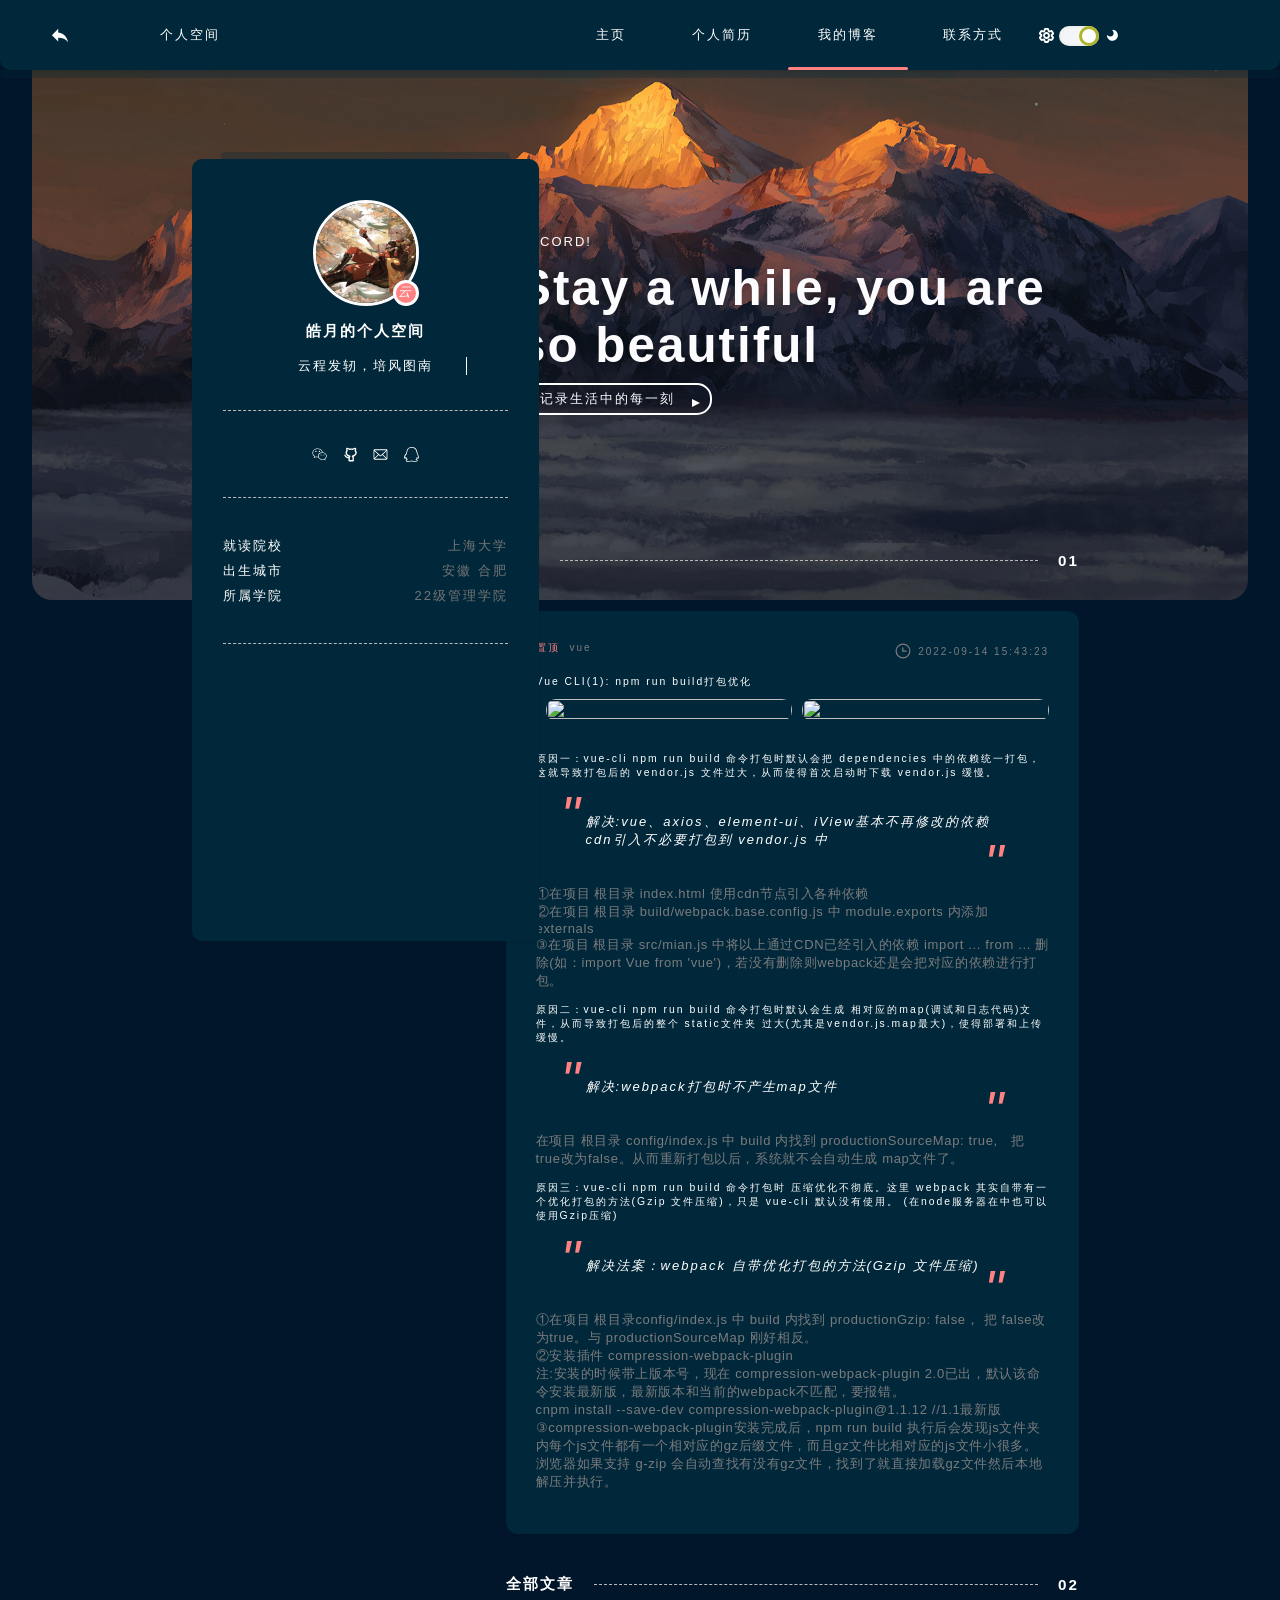
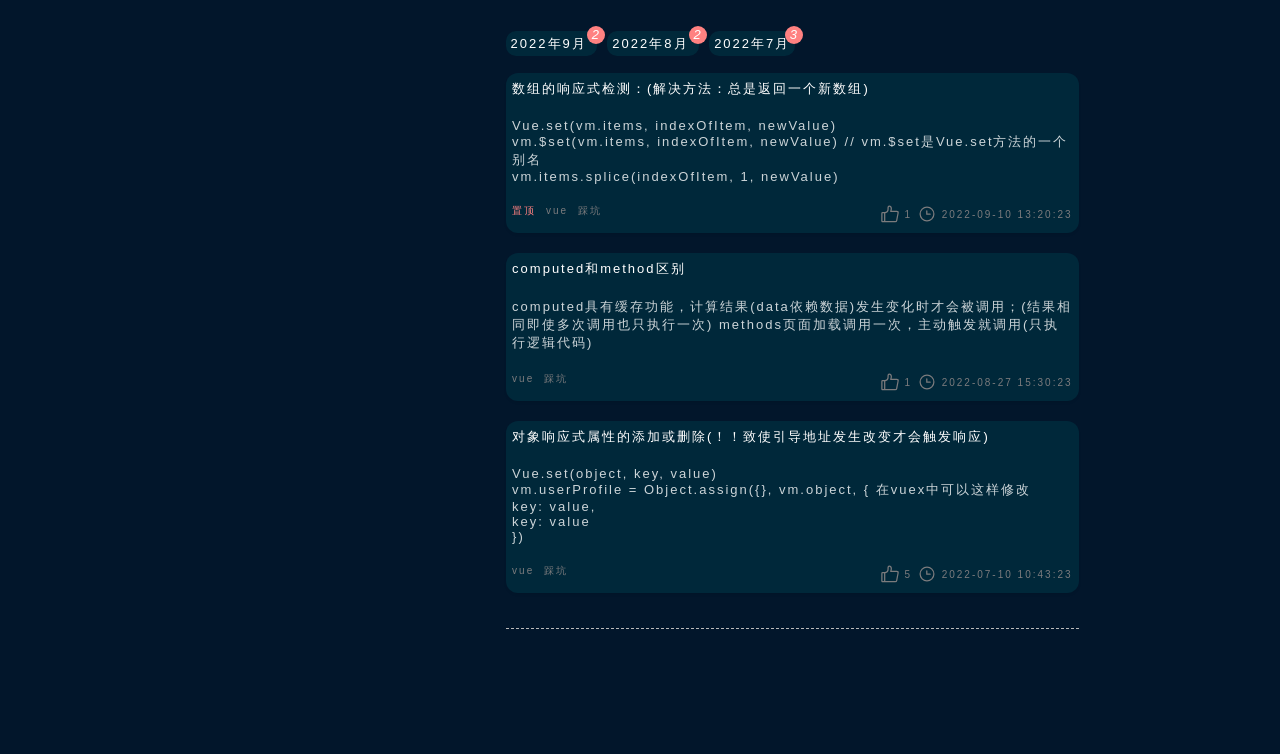
==== commit ef3f3b76: "," ====
--- a/blog.html
+++ b/blog.html
@@ -102,13 +102,13 @@
           <div class="mecar-title">
             <div class="me-image">
               <span class="status">
-                <i>顺其自然</i>
+                <i id="motto-text">顺其自然</i>
               </span>
               <img src="./img/toux.jpg" alt="">
             </div>
             <h3>皓月的个人空间</h3>
             <p class="me-hover">
-              <span>栉风沐雨，朝乾夕惕</span>
+              <span id="random-text">栉风沐雨，朝乾夕惕</span>
             </p>
           </div>
           <div class="borderbotm"></div>
@@ -367,5 +367,6 @@
 <script src="./js/base.js"></script>
 <script type="text/javascript" src="./js/paper-full.min.js"></script>
 <script type="text/javascript" src="./js/canvas.js"></script>
+<script src="./js/random.js"></script>
 
 </html>
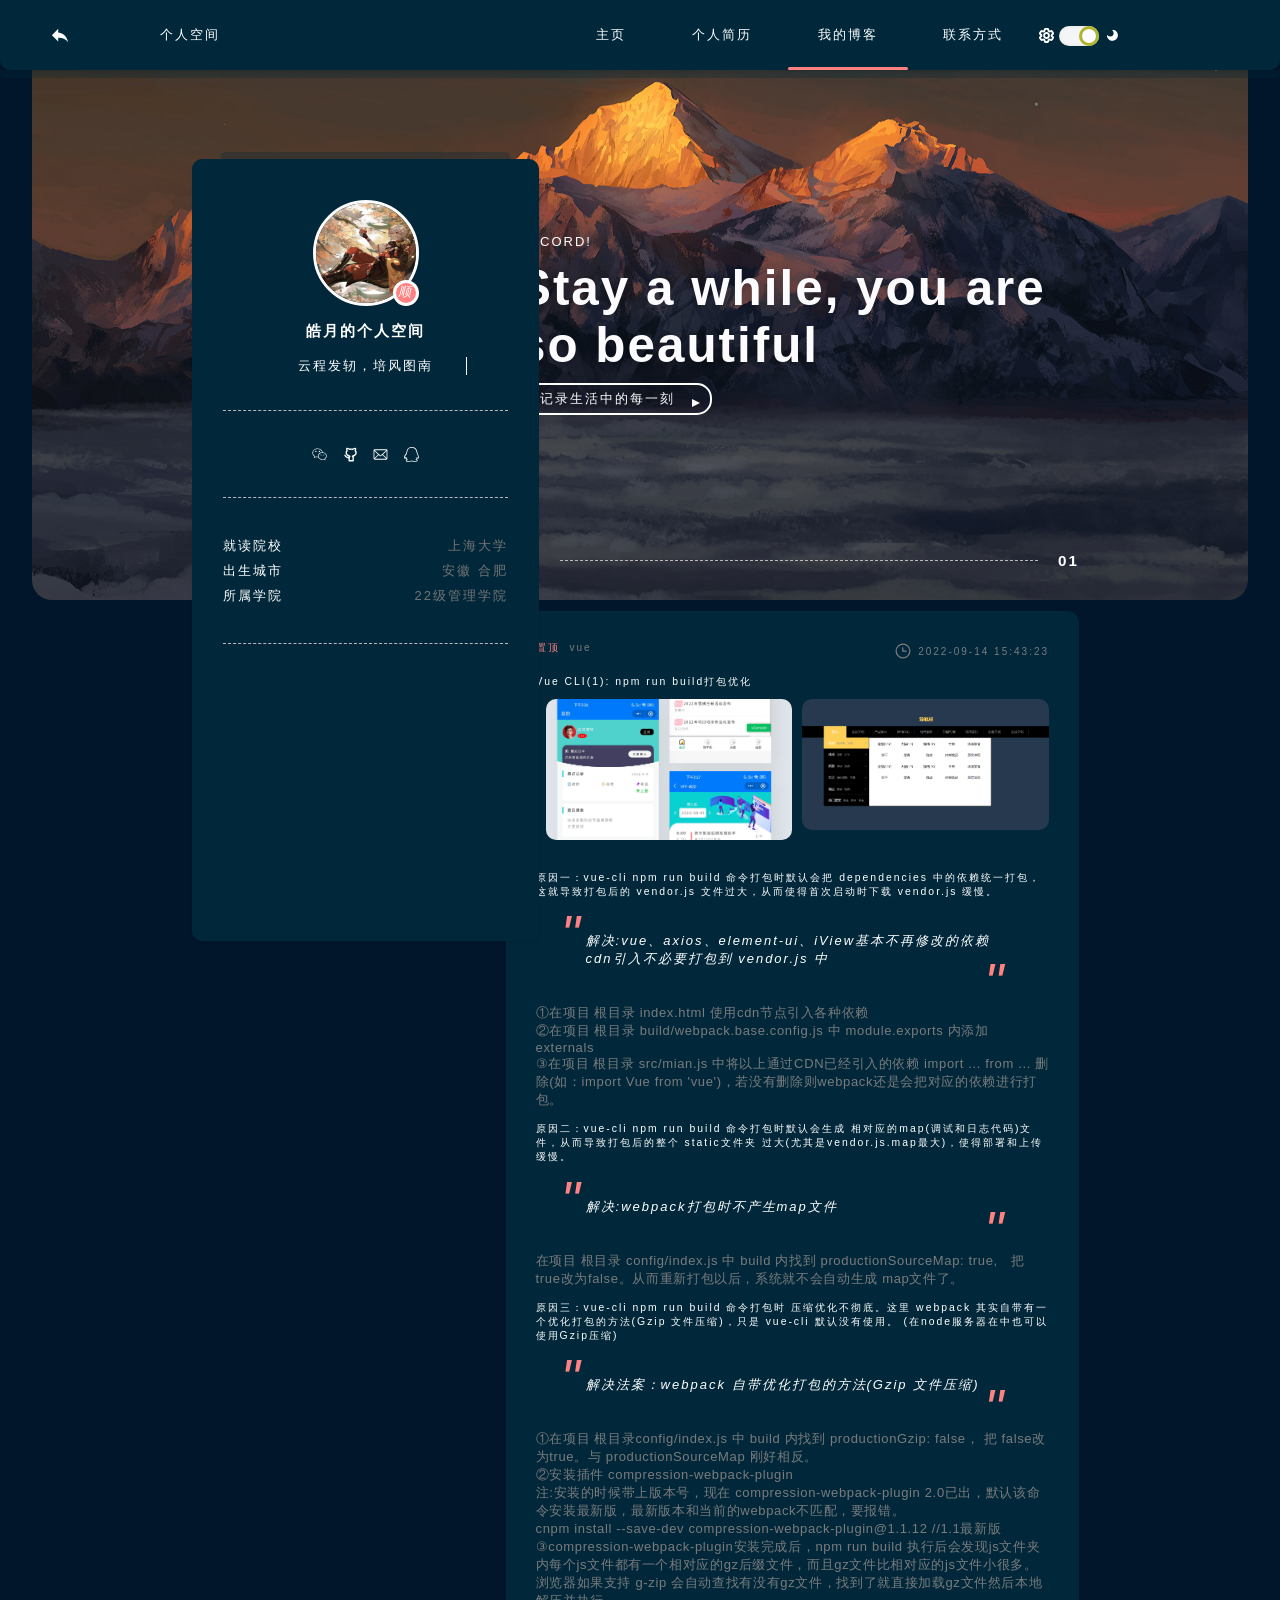
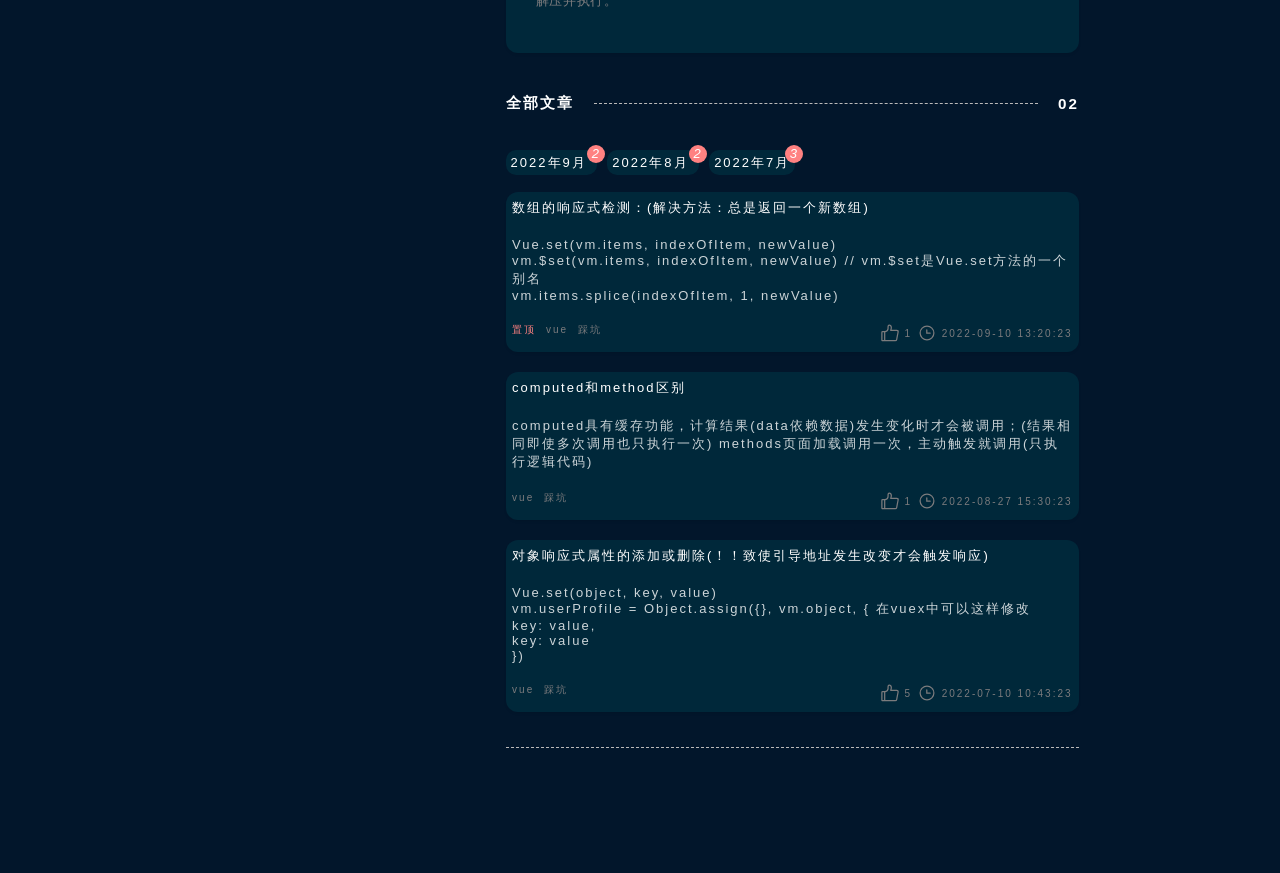
==== commit 25a85fd9: "," ====
--- a/blog.html
+++ b/blog.html
@@ -198,8 +198,8 @@
 
             <p>Vue CLI(1): npm run build打包优化</p>
             <div class="text-img">
-              <img src="./img/project/uniapp.png" alt="">
-              <img src="./img/project/daohanglan.png" alt="">
+              <img src="./img/uniapp.png" alt="">
+              <img src="./img/daohanglan.png" alt="">
             </div>
             <p>原因一：vue-cli npm run build 命令打包时默认会把 dependencies 中的依赖统一打包，这就导致打包后的 vendor.js 文件过大，从而使得首次启动时下载 vendor.js
               缓慢。</p>
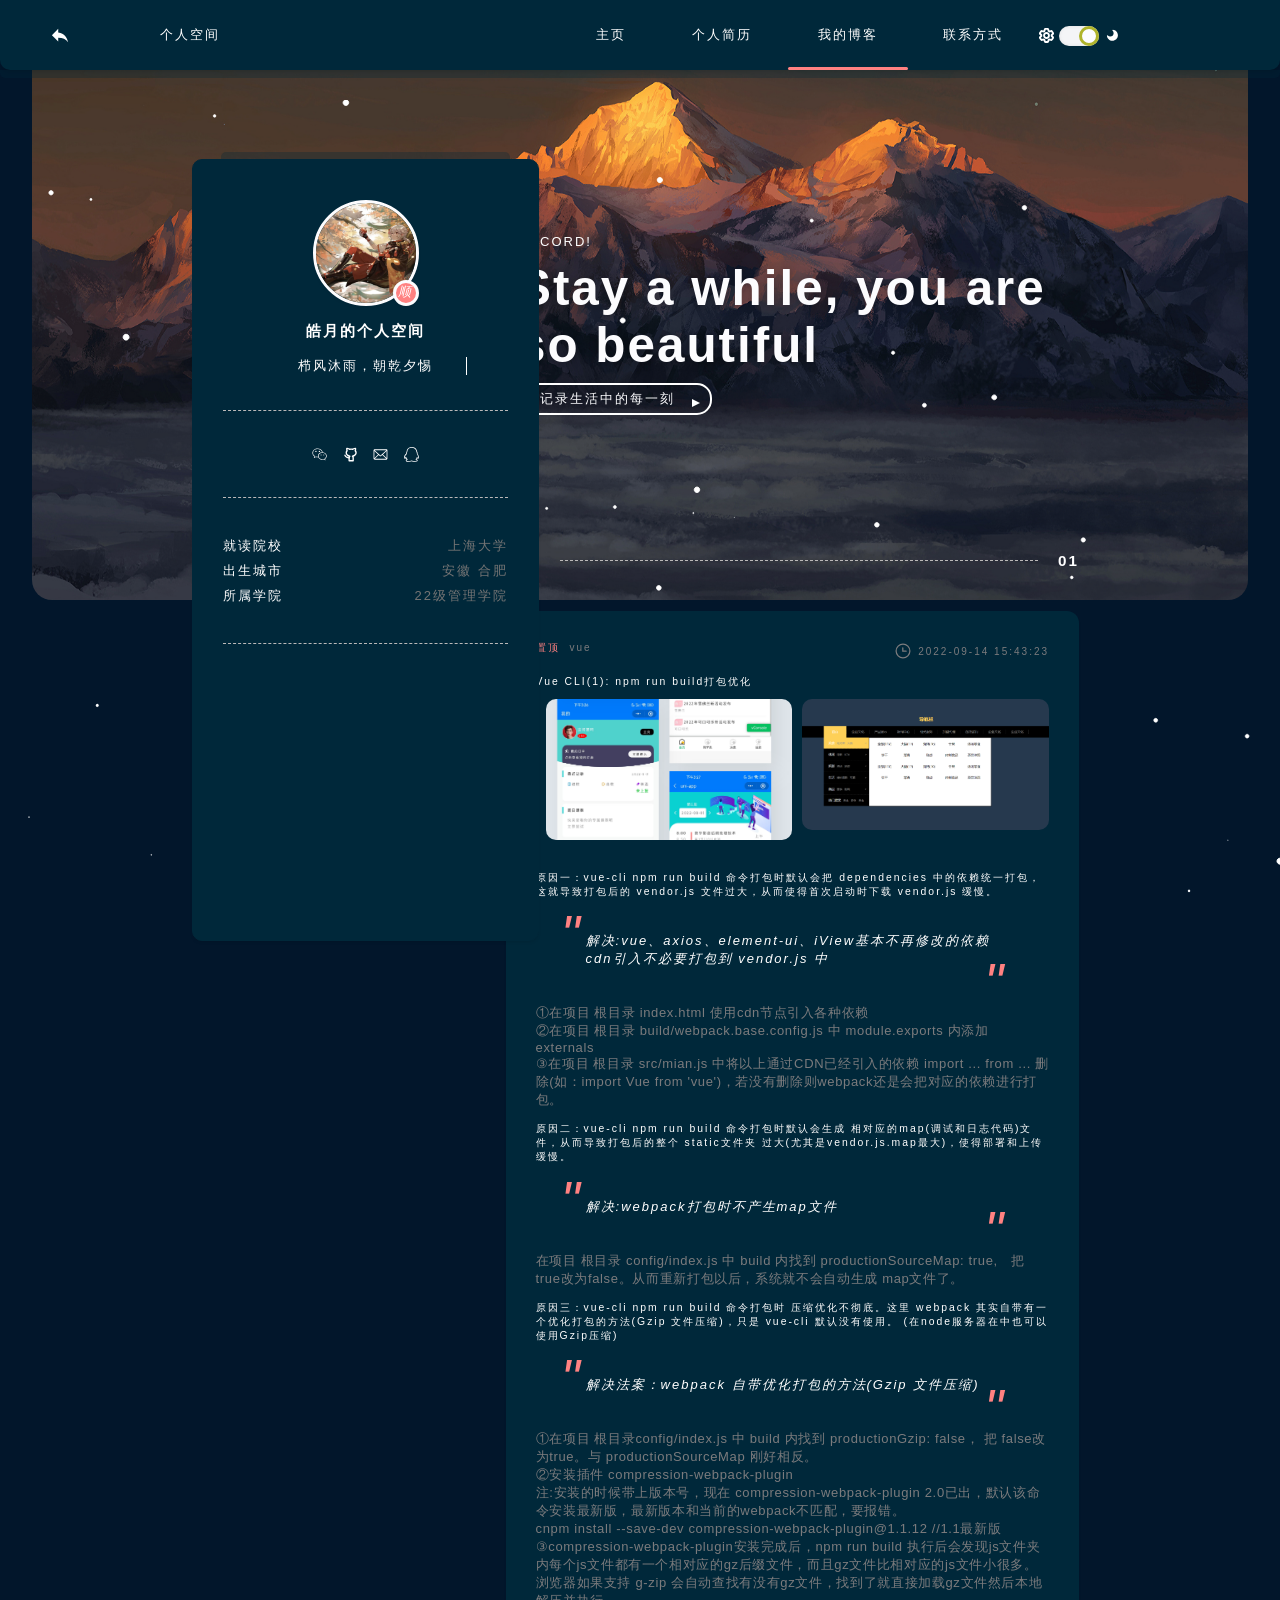
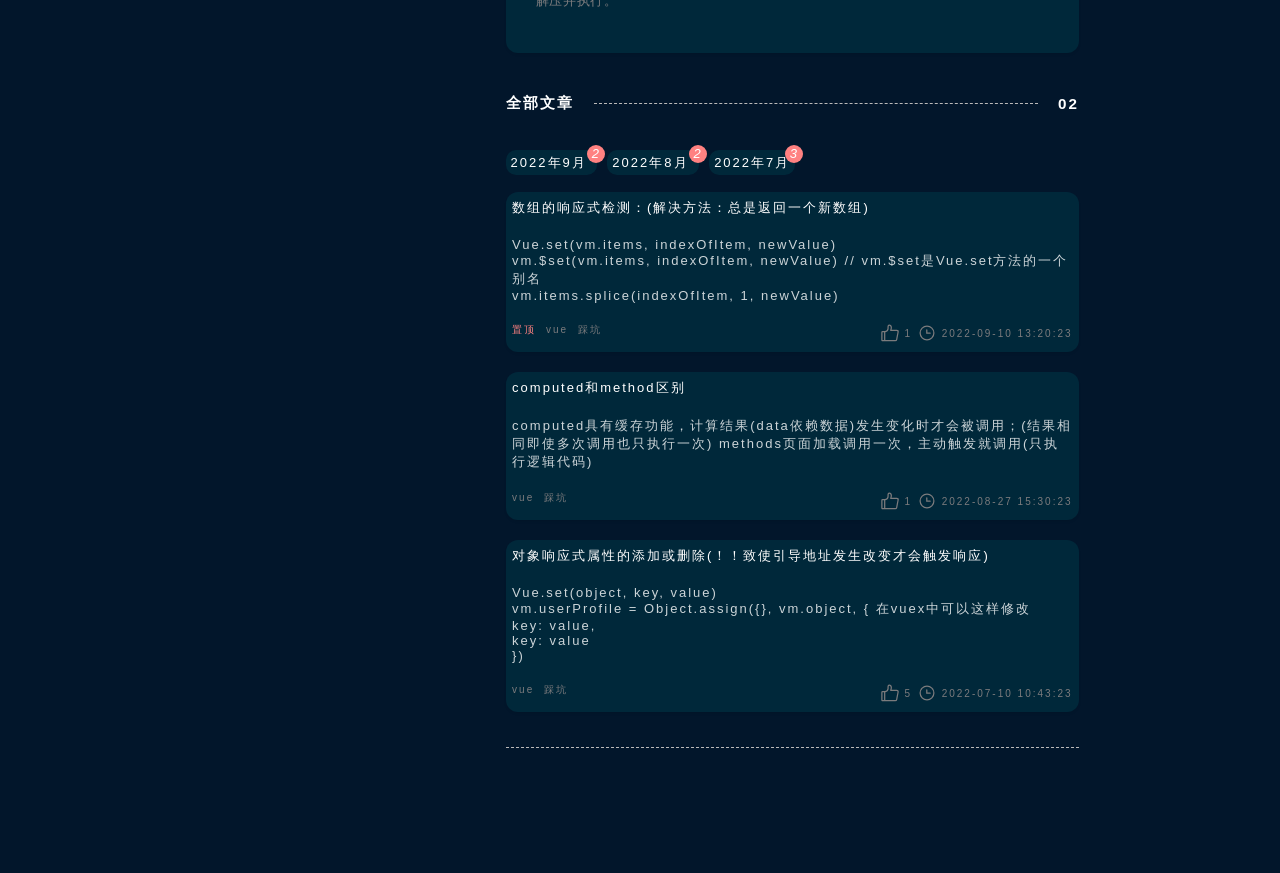
==== commit 00549712: "," ====
--- a/blog.html
+++ b/blog.html
@@ -364,9 +364,10 @@
     </div>
 </body>
 
+<script src="./js/random.js"></script>
 <script src="./js/base.js"></script>
 <script type="text/javascript" src="./js/paper-full.min.js"></script>
 <script type="text/javascript" src="./js/canvas.js"></script>
-<script src="./js/random.js"></script>
+
 
 </html>
